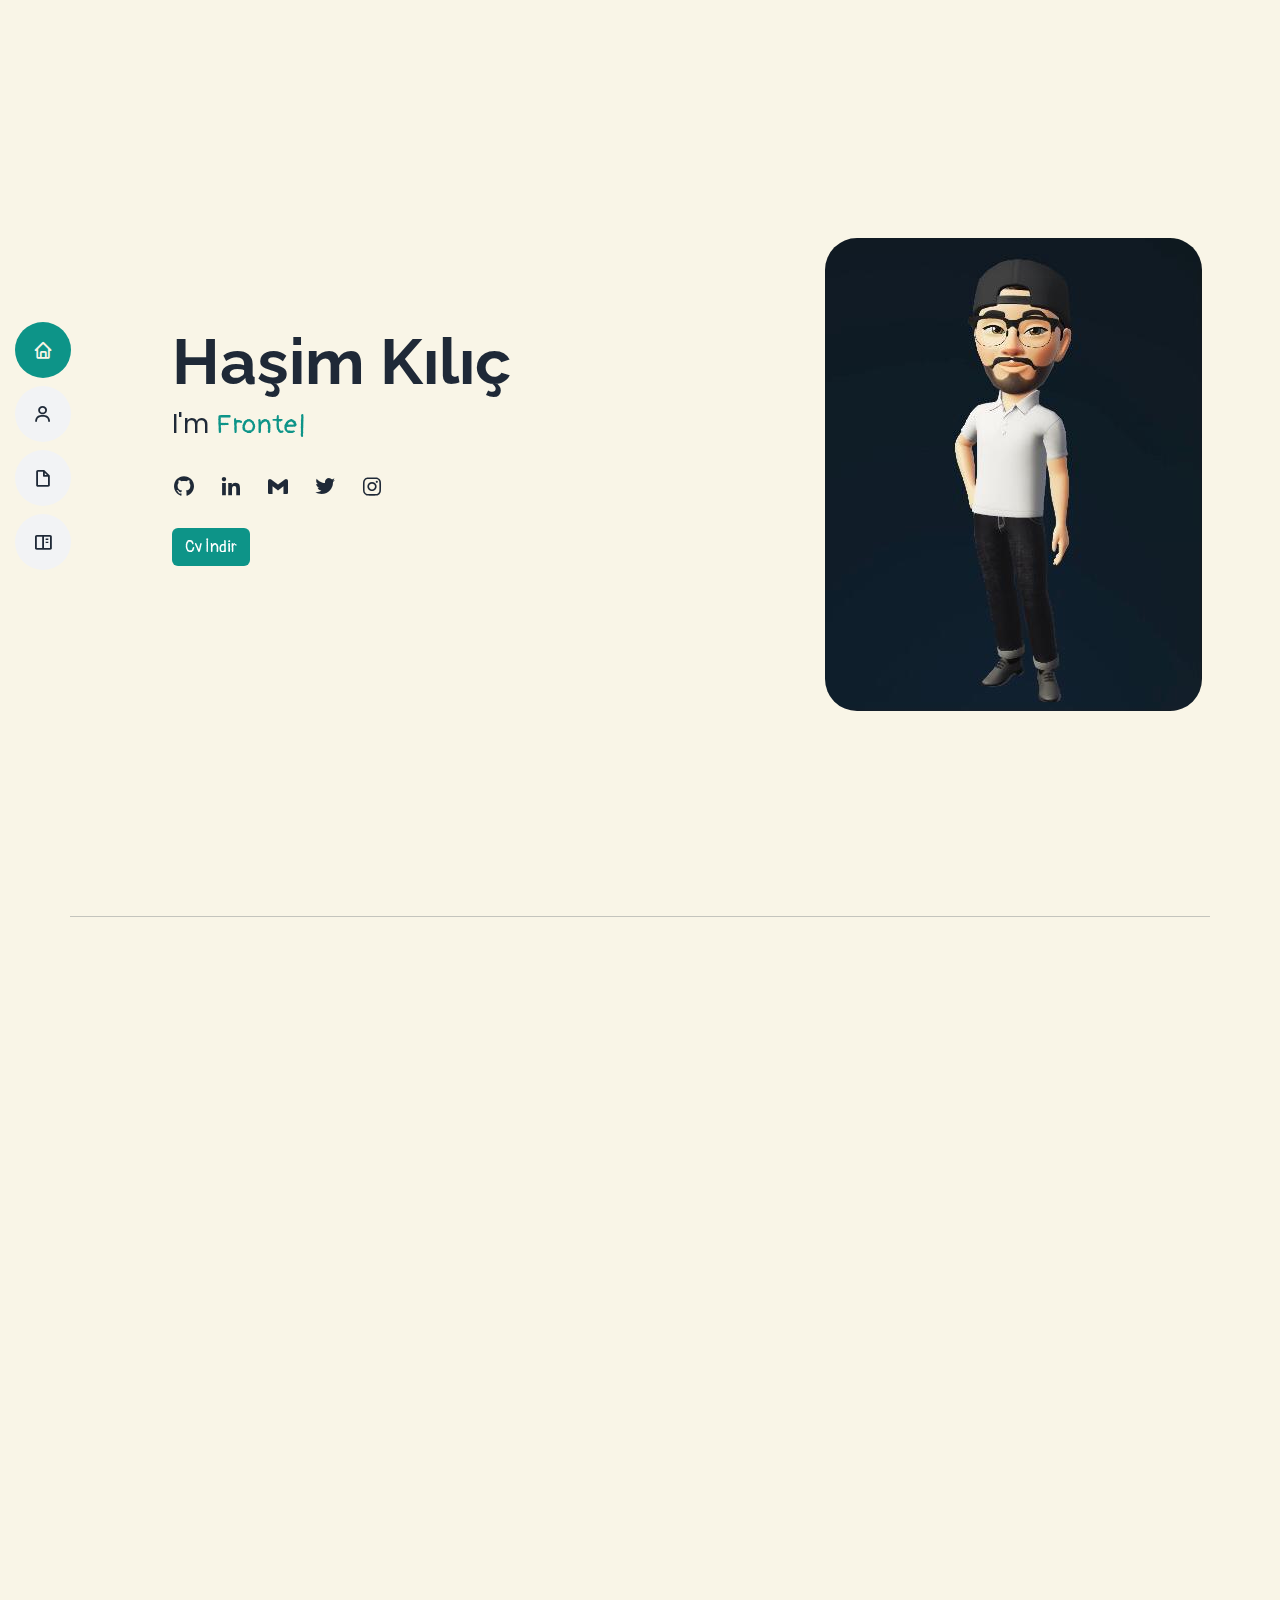
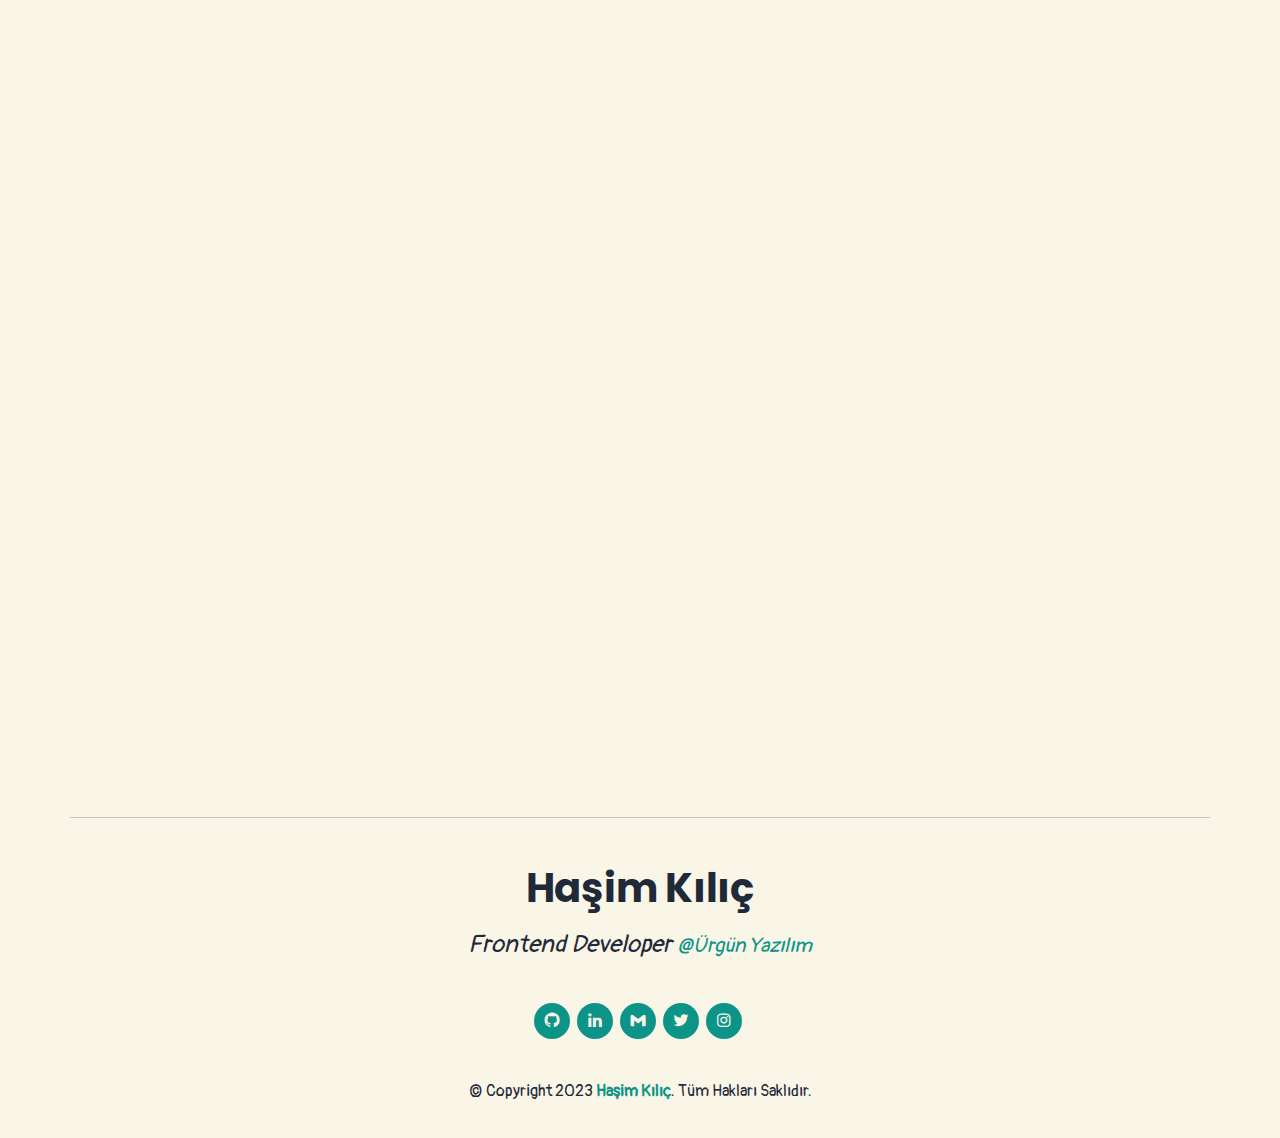
==== index.html @ 44bcb107 "add files" ====
<!DOCTYPE html>
<html lang="tr">
  <head>
    <meta charset="utf-8" />
    <meta content="width=device-width, initial-scale=1.0" name="viewport" />

    <title>HaşimK | Portfolio</title>
    <meta
      content="Haşim Kılıç, Türkiye merkezli bir Frontend Developer ve UI/UX Designer'dır. Web tasarımı ve frontend geliştirme konularında uzmanlaşmıştır. Portfolyosunu inceleyin ve benimle iletişime geçin."
      name="description"
    />
    <meta
      content="hasimkilic,HaşimK,Frontend,Developer,Website,Design,Tasarım,Haşim,Kılıç,Web Tasarım,Frontend Geliştirme"
      name="keywords"
    />

    <!-- Favicons -->
    <link href="assets/img/HaşimkLogo.png" rel="icon" type="image/png"/>
    <link href="assets/img/HaşimkLogo.png" rel="icon" />

    <!-- Google Fonts -->
    <link
      href="https://fonts.googleapis.com/css?family=Open+Sans:300,300i,400,400i,600,600i,700,700i|Raleway:300,300i,400,400i,500,500i,600,600i,700,700i|Poppins:300,300i,400,400i,500,500i,600,600i,700,700i"
      rel="stylesheet"
    />

    <!-- Vendor CSS Files -->
    <link href="assets/vendor/aos/aos.css" rel="stylesheet" />
    <link
      href="assets/vendor/bootstrap/css/bootstrap.min.css"
      rel="stylesheet"
    />
    <link
      href="assets/vendor/bootstrap-icons/bootstrap-icons.css"
      rel="stylesheet"
    />
    <link href="assets/vendor/boxicons/css/boxicons.min.css" rel="stylesheet" />
    <link
      href="assets/vendor/glightbox/css/glightbox.min.css"
      rel="stylesheet"
    />
    <link href="assets/vendor/swiper/swiper-bundle.min.css" rel="stylesheet" />

    <!-- Template Main CSS File -->
    <link href="assets/css/style.css" rel="stylesheet" />
    <script>
      const cvDownload = () => {
        window.location.href =
          "https://drive.google.com/file/d/1HZxpoMQmI4zztq9u8wt6u7sNHy547LiO/view?usp=share_link";
      };
    </script>
  </head>

  <body>
    <!-- ======= Mobile nav toggle button ======= -->
    <!-- <button type="button" class="mobile-nav-toggle d-xl-none"><i class="bi bi-list mobile-nav-toggle"></i></button> -->
    <i class="bi bi-list mobile-nav-toggle d-lg-none"></i>
    <!-- ======= Header ======= -->
    <header id="header" class="d-flex flex-column justify-content-center">
      <nav id="navbar" class="navbar nav-menu">
        <ul>
          <li>
            <a href="#hero" class="nav-link scrollto active"
              ><i class="bx bx-home"></i> <span>Anasayfa</span></a
            >
          </li>
          <li>
            <a href="#about" class="nav-link scrollto"
              ><i class="bx bx-user"></i> <span>Hakkımda</span></a
            >
          </li>
          <li>
            <a href="#skills" class="nav-link scrollto"
              ><i class="bx bx-file-blank"></i> <span>Yetenekler</span></a
            >
          </li>
          <li>
            <a href="#portfolio" class="nav-link scrollto"
              ><i class="bx bx-book-content"></i> <span>Projeler</span></a
            >
          </li>
        </ul>
      </nav>
      <!-- .nav-menu -->
    </header>
    <!-- End Header -->

    <!-- ======= Hero Section ======= -->
    <section id="hero" class="d-flex flex-column justify-content-center">
      <div class="container" data-aos="zoom-in" data-aos-delay="100">
        <div class="row d-flex justify-content-center align-items-center">
          <div class="col-12 col-lg-7">
            <h1>Haşim Kılıç</h1>
            <p>
              I'm
              <span
                class="typed"
                data-typed-items="Frontend Developer,Web Designer"
              ></span>
            </p>
            <div class="social-links">
              <a href="https://github.com/hasimkilic" class="github" target="_blank"
                ><i class="bx bxl-github"></i
              ></a>
              <a
                href="https://www.linkedin.com/in/hasimkilic/"
                class="linkedin"
                target="_blank"
                ><i class="bx bxl-linkedin"></i
              ></a>
              <a
                href="mailto:hasimkilic.dev@gmail.com"
                class="google-plus"
                target="_blank"
                ><i class="bx bxl-gmail"></i
              ></a>
              <a
                href="https://mobile.twitter.com/hhasimkk"
                class="twitter"
                target="_blank"
                ><i class="bx bxl-twitter"></i
              ></a>
              <a
                href="https://www.instagram.com/hhasimkk/"
                class="instagram"
                target="_blank"
                ><i class="bx bxl-instagram"></i
              ></a>
            </div>
            <button
              onclick="cvDownload()"
              type="submit"
              class="btn mt-4 cv"
              style="background-color: #0D9488; color: #fff;"
            >
              Cv İndir
            </button>
          </div>
          <div class="col-12 col-lg-5 mx-auto mt-5">
            <img class="rounded-5" src="./assets/img/Haşim İnstaAvatar.jpeg" alt="avatar">
          </div>
        </div>
      </div>
    </section>
    <!-- End Hero -->
    <hr class="container">
    <main id="main">
      <!-- ======= About Section ======= -->
      <section id="about" class="about">
        <div class="container" data-aos="fade-up">
          <div class="section-title">
            <h2>Hakkımda</h2>
            <p>
              Severek ve keyifle öğrenmeye devam ettiğim Front End Development
              alanında kendimi geliştirmekte ve bu alanda uzmanlaşmak için
              çalışmaktayım. Web alanında tasarım ve ön yüz kodlamasını
              yapıyorum.
            </p>
          </div>

          <div class="row">
            <div class="col-lg-4">
              <img src="assets/img/hasimk-avatar.png" class="img-fluid" alt="avatar" />
            </div>
            <div class="col-lg-8 pt-4 pt-lg-0 content">
              <h3 style="color: #293241;">Frontend Developer &amp; Web Designer</h3>
              <p class="fst-italic">
                Şu an bu pozisyonda
                <a href="https://urgun.com.tr" target="_blank">Ürgün Yazılım</a
                >'da çalışıyorum.
              </p>
              <div class="row">
                <div class="col-lg-6">
                  <ul>
                    <li>
                      <i class="bi bi-chevron-right"></i>
                      <strong>Website:</strong> <span><a href="/" class="text-decoration-underline">hasimkilicdev.vercel.app</a></span>
                    </li>
                    <li>
                      <i class="bi bi-chevron-right"></i>
                      <strong>E-posta: </strong>
                      <span>hasimkilic.dev@gmail.com</span>
                    </li>
                    <li>
                      <i class="bi bi-chevron-right"></i>
                      <strong>Şehir:</strong> <span>Kayseri / Trabzon</span>
                    </li>
                  </ul>
                </div>
                <div class="col-lg-6">
                  <ul>
                    <li>
                      <i class="bi bi-chevron-right"></i>
                      <strong>Öğrenim:</strong> <span>Karadeniz Teknik Üniversitesi / YBS</span>
                    </li>
                    <li>
                      <i class="bi bi-chevron-right"></i>
                      <strong>Serbest İş:</strong> <span>Uygun</span>
                    </li>
                  </ul>
                </div>
              </div>
              <p class="mt-3">
                Kendimi geliştirdiğim bir diğer konuda; özellikle renklere,
                renklerin uyumuna, rengin insanlarda uyandırdığı duygu ve
                duygulara inanıyorum. Bir diğer konu ise bu renklerin uyumunun
                yanında kullanıcı deneyimine önem vererek tasarımlar
                yapmaktayım,kullanıcının uygulamayı rahat bir şekilde
                kullanabilmesi ve aradığını çok hızlı bir şekilde bulabilmesi
                amaçlanmaktadır. <br />
              </p>
              <span class="mt-3"
                >Ben bu işi zevkle ve keyifle öğreniyorum ve bu zevkin hiç
                biteceğini düşünmüyorum. Bu şekilde devam ederek bu alanda
                yüksek yerlere gelmeyi, önemli projelerde yer almayı ve onlara
                katkı sağlamayı hedefliyorum.</span
              >
            </div>
          </div>
        </div>
      </section>
      <!-- End About Section -->

      <!-- ======= Skills Section ======= -->
      <section id="skills" class="skills section-bg">
        <div class="container" data-aos="fade-up">
          <div class="section-title">
            <h2>Yetenekler</h2>
            <p>Uğraştığım ve kullandığım teknolojiler ;</p>
          </div>

          <div class="row skills-content">
            <div class="col-lg-6">
              <div class="progress">
                <span class="skill">HTML <i class="val">100%</i></span>
                <div class="progress-bar-wrap ">
                  <div
                    class="progress-bar"
                    role="progressbar"
                    aria-valuenow="100"
                    aria-valuemin="0"
                    aria-valuemax="100"
                  ></div>
                </div>
              </div>

              <div class="progress">
                <span class="skill"
                  >CSS + TailwindCss + Scss + Bootstrap<i class="val"
                    >100%</i
                  ></span
                >
                <div class="progress-bar-wrap">
                  <div
                    class="progress-bar"
                    role="progressbar"
                    aria-valuenow="100"
                    aria-valuemin="0"
                    aria-valuemax="100"
                  ></div>
                </div>
              </div>

              <div class="progress">
                <span class="skill">JavaScript <i class="val">70%</i></span>
                <div class="progress-bar-wrap bg-white">
                  <div
                    class="progress-bar"
                    role="progressbar"
                    aria-valuenow="70"
                    aria-valuemin="0"
                    aria-valuemax="100"
                  ></div>
                </div>
              </div>
            </div>

            <div class="col-lg-6">
              <div class="progress">
                <span class="skill">Vue3 <i class="val">30%</i></span>
                <div class="progress-bar-wrap bg-white">
                  <div
                    class="progress-bar"
                    role="progressbar"
                    aria-valuenow="30"
                    aria-valuemin="0"
                    aria-valuemax="100"
                  ></div>
                </div>
              </div>

              <div class="progress">
                <span class="skill">React <i class="val">70%</i></span>
                <div class="progress-bar-wrap bg-white">
                  <div
                    class="progress-bar"
                    role="progressbar"
                    aria-valuenow="70"
                    aria-valuemin="0"
                    aria-valuemax="100"
                  ></div>
                </div>
              </div>

              <div class="progress">
                <span class="skill">Figma<i class="val">75%</i></span>
                <div class="progress-bar-wrap bg-white">
                  <div
                    class="progress-bar"
                    role="progressbar"
                    aria-valuenow="75"
                    aria-valuemin="0"
                    aria-valuemax="100"
                  ></div>
                </div>
              </div>
            </div>
            <div class="col-lg-6">
              <div class="progress">
                <span class="skill">Python <i class="val">40%</i></span>
                <div class="progress-bar-wrap bg-white">
                  <div
                    class="progress-bar"
                    role="progressbar"
                    aria-valuenow="40"
                    aria-valuemin="0"
                    aria-valuemax="100"
                  ></div>
                </div>
              </div>

              <div class="progress">
                <span class="skill">C# <i class="val">30%</i></span>
                <div class="progress-bar-wrap bg-white">
                  <div
                    class="progress-bar"
                    role="progressbar"
                    aria-valuenow="30"
                    aria-valuemin="0"
                    aria-valuemax="100"
                  ></div>
                </div>
              </div>
            </div>
            <div class="col-lg-6">
              <div class="progress">
                <span class="skill">Sql <i class="val">40%</i></span>
                <div class="progress-bar-wrap bg-white">
                  <div
                    class="progress-bar"
                    role="progressbar"
                    aria-valuenow="40"
                    aria-valuemin="0"
                    aria-valuemax="100"
                  ></div>
                </div>
              </div>
            </div>
          </div>
        </div>
      </section>
      <!-- End Skills Section -->

      <!-- ======= Portfolio Section ======= -->
      <section id="portfolio" class="portfolio section-bg">
        <div class="container" data-aos="fade-up">
          <div class="section-title">
            <h2>Projeler</h2>
            <p>
              Bu bölümde yaptığım projelere ulaşmak için <a href="https://github.com/hasimkilic" target="_blank">Haşim Kılıç Projeler</a> adlı linke tıklayarak kaynak kodları ve projelere ulaşarak daha detaylı inceleyebilirsiniz.
            </p>
          </div>

          <!-- <div class="row">
            <div
              class="col-lg-12 d-flex justify-content-center"
              data-aos="fade-up"
              data-aos-delay="100"
            >
              <ul id="portfolio-flters">
                <li data-filter="*" class="filter-active">Tümü</li>
                <li data-filter=".filter-ecommerce">E-Ticaret</li>
                <li data-filter=".filter-person">Küçük Projeler</li>
                <li data-filter=".filter-minshop">İşletmeler için</li>
              </ul>
            </div>
          </div> -->

          <!-- <div
            class="row portfolio-container"
            data-aos="fade-up"
            data-aos-delay="200"
          >
            <div class="col-lg-4 col-md-6 portfolio-item filter-ecommerce">
              <div class="portfolio-wrap">
                <img
                  src="assets/img/projects-img/HomePageLinkedin.png"
                  class="card-img-bottom"
                  alt="e-commerce"
                />
                <div class="portfolio-info">
                  <h4>E-Ticaret Sitesi Özel Tasarım</h4>
                  <p>E-Ticaret</p>
                  <div class="portfolio-links">
                    <a
                      href="assets/img/projects-img/HomePageLinkedin.png"
                      data-gallery="portfolioGallery"
                      class="portfolio-lightbox"
                      title="E-Ticaret"
                      ><i class="bx bx-plus"></i
                    ></a>
                    <a
                      href="portfolio-details.html"
                      class="portfolio-details-lightbox"
                      data-glightbox="type: external"
                      title="Portfolio Details"
                      ><i class="bx bx-link"></i
                    ></a>
                  </div>
                </div>
              </div>
            </div>

            <div class="col-lg-4 col-md-6 portfolio-item filter-web">
              <div class="portfolio-wrap">
                <img
                  src="assets/img/portfolio/portfolio-2.jpg"
                  class="img-fluid"
                  alt=""
                />
                <div class="portfolio-info">
                  <h4>Web 3</h4>
                  <p>Web</p>
                  <div class="portfolio-links">
                    <a
                      href="assets/img/portfolio/portfolio-2.jpg"
                      data-gallery="portfolioGallery"
                      class="portfolio-lightbox"
                      title="Web 3"
                      ><i class="bx bx-plus"></i
                    ></a>
                    <a
                      href="portfolio-details.html"
                      class="portfolio-details-lightbox"
                      data-glightbox="type: external"
                      title="Portfolio Details"
                      ><i class="bx bx-link"></i
                    ></a>
                  </div>
                </div>
              </div>
            </div>

            <div class="col-lg-4 col-md-6 portfolio-item filter-app">
              <div class="portfolio-wrap">
                <img
                  src="assets/img/portfolio/portfolio-3.jpg"
                  class="img-fluid"
                  alt=""
                />
                <div class="portfolio-info">
                  <h4>App 2</h4>
                  <p>App</p>
                  <div class="portfolio-links">
                    <a
                      href="assets/img/portfolio/portfolio-3.jpg"
                      data-gallery="portfolioGallery"
                      class="portfolio-lightbox"
                      title="App 2"
                      ><i class="bx bx-plus"></i
                    ></a>
                    <a
                      href="portfolio-details.html"
                      class="portfolio-details-lightbox"
                      data-glightbox="type: external"
                      title="Portfolio Details"
                      ><i class="bx bx-link"></i
                    ></a>
                  </div>
                </div>
              </div>
            </div>

            <div class="col-lg-4 col-md-6 portfolio-item filter-card">
              <div class="portfolio-wrap">
                <img
                  src="assets/img/portfolio/portfolio-4.jpg"
                  class="img-fluid"
                  alt=""
                />
                <div class="portfolio-info">
                  <h4>Card 2</h4>
                  <p>Card</p>
                  <div class="portfolio-links">
                    <a
                      href="assets/img/portfolio/portfolio-4.jpg"
                      data-gallery="portfolioGallery"
                      class="portfolio-lightbox"
                      title="Card 2"
                      ><i class="bx bx-plus"></i
                    ></a>
                    <a
                      href="portfolio-details.html"
                      class="portfolio-details-lightbox"
                      data-glightbox="type: external"
                      title="Portfolio Details"
                      ><i class="bx bx-link"></i
                    ></a>
                  </div>
                </div>
              </div>
            </div>

            <div class="col-lg-4 col-md-6 portfolio-item filter-web">
              <div class="portfolio-wrap">
                <img
                  src="assets/img/portfolio/portfolio-5.jpg"
                  class="img-fluid"
                  alt=""
                />
                <div class="portfolio-info">
                  <h4>Web 2</h4>
                  <p>Web</p>
                  <div class="portfolio-links">
                    <a
                      href="assets/img/portfolio/portfolio-5.jpg"
                      data-gallery="portfolioGallery"
                      class="portfolio-lightbox"
                      title="Web 2"
                      ><i class="bx bx-plus"></i
                    ></a>
                    <a
                      href="portfolio-details.html"
                      class="portfolio-details-lightbox"
                      data-glightbox="type: external"
                      title="Portfolio Details"
                      ><i class="bx bx-link"></i
                    ></a>
                  </div>
                </div>
              </div>
            </div>

            <div class="col-lg-4 col-md-6 portfolio-item filter-app">
              <div class="portfolio-wrap">
                <img
                  src="assets/img/portfolio/portfolio-6.jpg"
                  class="img-fluid"
                  alt=""
                />
                <div class="portfolio-info">
                  <h4>App 3</h4>
                  <p>App</p>
                  <div class="portfolio-links">
                    <a
                      href="assets/img/portfolio/portfolio-6.jpg"
                      data-gallery="portfolioGallery"
                      class="portfolio-lightbox"
                      title="App 3"
                      ><i class="bx bx-plus"></i
                    ></a>
                    <a
                      href="portfolio-details.html"
                      class="portfolio-details-lightbox"
                      data-glightbox="type: external"
                      title="Portfolio Details"
                      ><i class="bx bx-link"></i
                    ></a>
                  </div>
                </div>
              </div>
            </div>

            <div class="col-lg-4 col-md-6 portfolio-item filter-card">
              <div class="portfolio-wrap">
                <img
                  src="assets/img/portfolio/portfolio-7.jpg"
                  class="img-fluid"
                  alt=""
                />
                <div class="portfolio-info">
                  <h4>Card 1</h4>
                  <p>Card</p>
                  <div class="portfolio-links">
                    <a
                      href="assets/img/portfolio/portfolio-7.jpg"
                      data-gallery="portfolioGallery"
                      class="portfolio-lightbox"
                      title="Card 1"
                      ><i class="bx bx-plus"></i
                    ></a>
                    <a
                      href="portfolio-details.html"
                      class="portfolio-details-lightbox"
                      data-glightbox="type: external"
                      title="Portfolio Details"
                      ><i class="bx bx-link"></i
                    ></a>
                  </div>
                </div>
              </div>
            </div>

            <div class="col-lg-4 col-md-6 portfolio-item filter-card">
              <div class="portfolio-wrap">
                <img
                  src="assets/img/portfolio/portfolio-8.jpg"
                  class="img-fluid"
                  alt=""
                />
                <div class="portfolio-info">
                  <h4>Card 3</h4>
                  <p>Card</p>
                  <div class="portfolio-links">
                    <a
                      href="assets/img/portfolio/portfolio-8.jpg"
                      data-gallery="portfolioGallery"
                      class="portfolio-lightbox"
                      title="Card 3"
                      ><i class="bx bx-plus"></i
                    ></a>
                    <a
                      href="portfolio-details.html"
                      class="portfolio-details-lightbox"
                      data-glightbox="type: external"
                      title="Portfolio Details"
                      ><i class="bx bx-link"></i
                    ></a>
                  </div>
                </div>
              </div>
            </div>

            <div class="col-lg-4 col-md-6 portfolio-item filter-web">
              <div class="portfolio-wrap">
                <img
                  src="assets/img/portfolio/portfolio-9.jpg"
                  class="img-fluid"
                  alt=""
                />
                <div class="portfolio-info">
                  <h4>Web 3</h4>
                  <p>Web</p>
                  <div class="portfolio-links">
                    <a
                      href="assets/img/portfolio/portfolio-9.jpg"
                      data-gallery="portfolioGallery"
                      class="portfolio-lightbox"
                      title="Web 3"
                      ><i class="bx bx-plus"></i
                    ></a>
                    <a
                      href="portfolio-details.html"
                      class="portfolio-details-lightbox"
                      data-glightbox="type: external"
                      title="Portfolio Details"
                      ><i class="bx bx-link"></i
                    ></a>
                  </div>
                </div>
              </div>
            </div>
          </div> -->
        </div>
      </section>
      <!-- End Portfolio Section -->
    </main>
    <!-- End #main -->
    <hr class="container">
    <!-- ======= Footer ======= -->
    <footer id="footer">
      <div class="container">
        <h3 class="fs-1">Haşim Kılıç</h3>
        <p>
          <span class="fs-4">Frontend Developer </span
          ><a href="https://urgun.com.tr" target="_blank" class="fs-5">@Ürgün Yazılım</a>
        </p>
        <div class="social-links">
          <a href="https://github.com/hasimkilic" class="github" target="_blank"
            ><i class="bx bxl-github"></i
          ></a>
          <a
            href="https://www.linkedin.com/in/hasimkilic/"
            class="linkedin"
            target="_blank"
            ><i class="bx bxl-linkedin"></i
          ></a>
          <a
            href="mailto:hasimkilic.dev@gmail.com"
            class="google-plus"
            target="_blank"
            ><i class="bx bxl-gmail"></i
          ></a>
          <a
            href="https://mobile.twitter.com/hhasimkk"
            class="twitter"
            target="_blank"
            ><i class="bx bxl-twitter"></i
          ></a>
          <a
            href="https://www.instagram.com/hhasimkk/"
            class="instagram"
            target="_blank"
            ><i class="bx bxl-instagram"></i
          ></a>
        </div>
        <div class="copyright fs-6">
          &copy; Copyright 2023 <strong><span style="color:#0D9488;">Haşim Kılıç</span></strong
          >. Tüm Hakları Saklıdır.
        </div>
      </div>
    </footer>
    <!-- End Footer -->

    <div id="preloader"></div>
    <a
      href="#"
      class="back-to-top d-flex align-items-center justify-content-center"
      ><i class="bi bi-arrow-up-short"></i
    ></a>

    <!-- Vendor JS Files -->
    <script src="assets/vendor/purecounter/purecounter_vanilla.js"></script>
    <script src="assets/vendor/aos/aos.js"></script>
    <script src="assets/vendor/bootstrap/js/bootstrap.bundle.min.js"></script>
    <script src="assets/vendor/glightbox/js/glightbox.min.js"></script>
    <script src="assets/vendor/isotope-layout/isotope.pkgd.min.js"></script>
    <script src="assets/vendor/swiper/swiper-bundle.min.js"></script>
    <script src="assets/vendor/typed.js/typed.min.js"></script>
    <script src="assets/vendor/waypoints/noframework.waypoints.js"></script>
    <script src="assets/vendor/php-email-form/validate.js"></script>

    <!-- Template Main JS File -->
    <script src="assets/js/main.js"></script>
  </body>
</html>
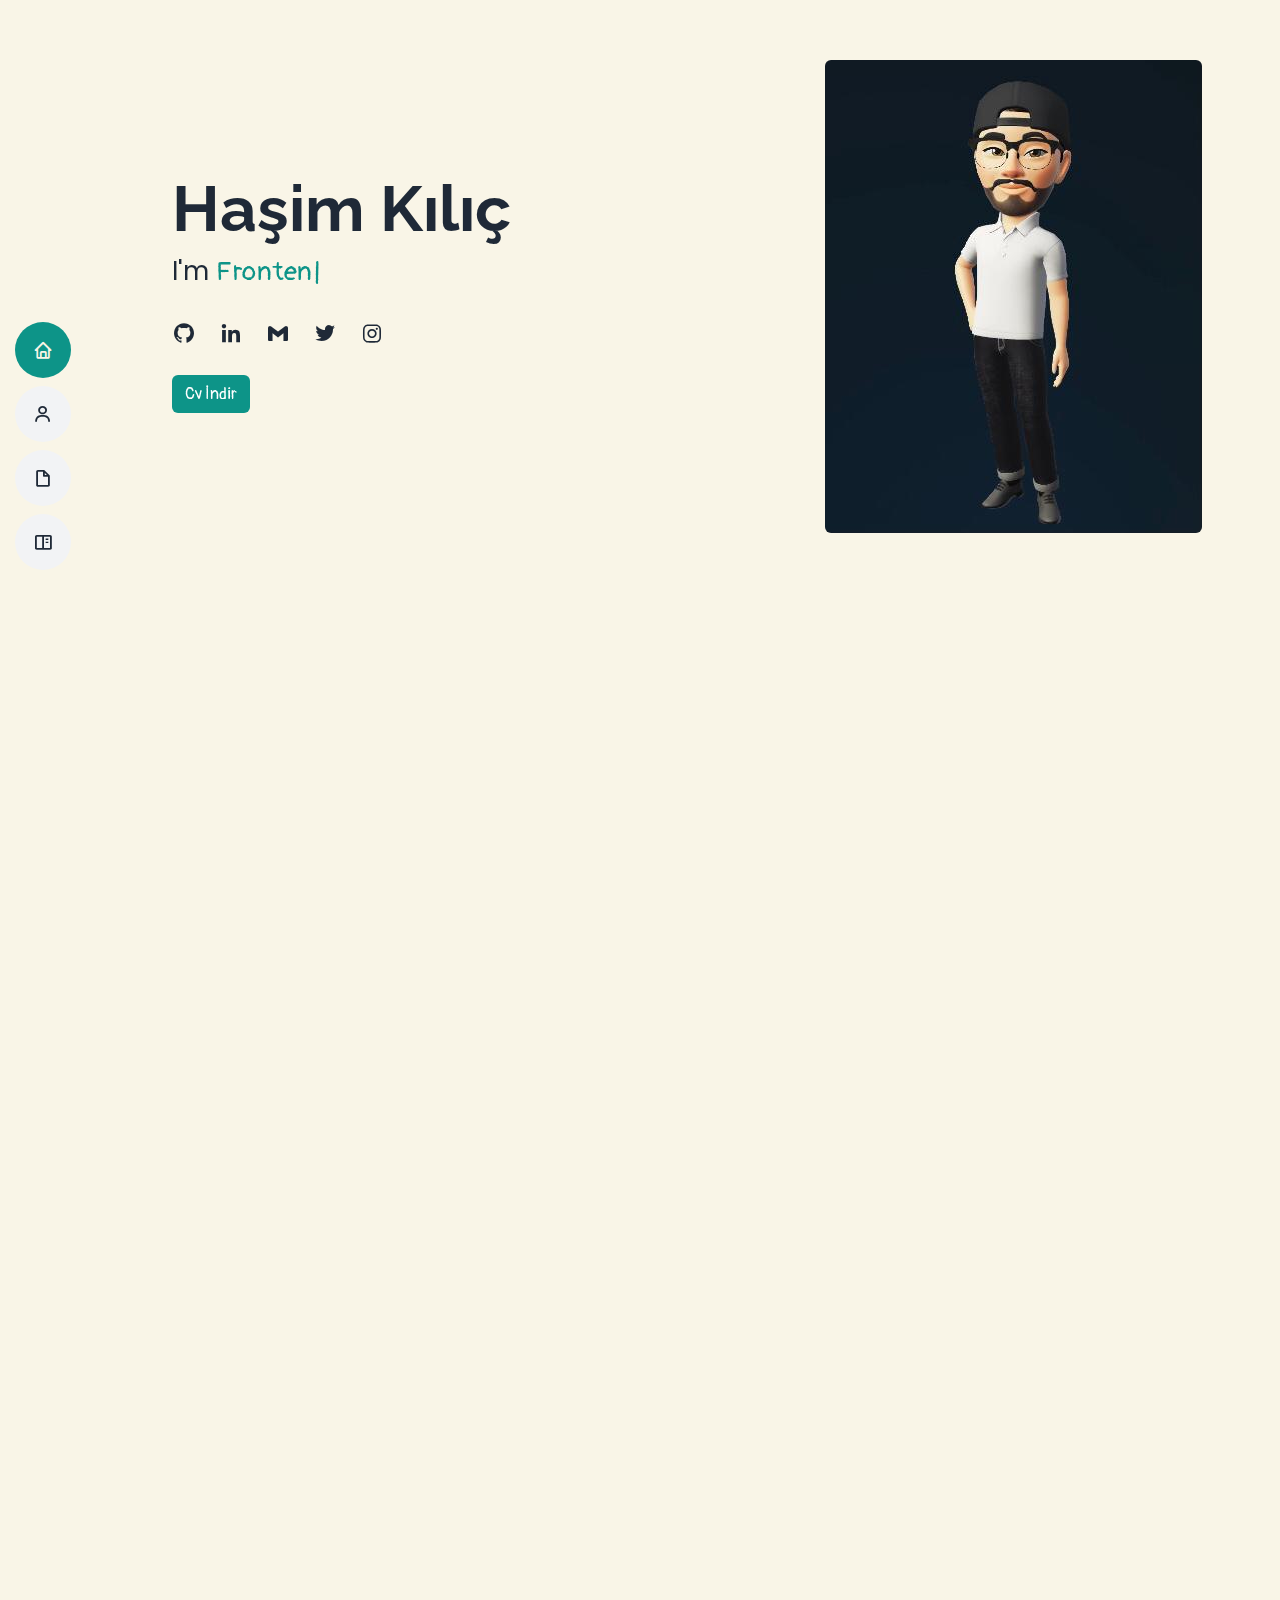
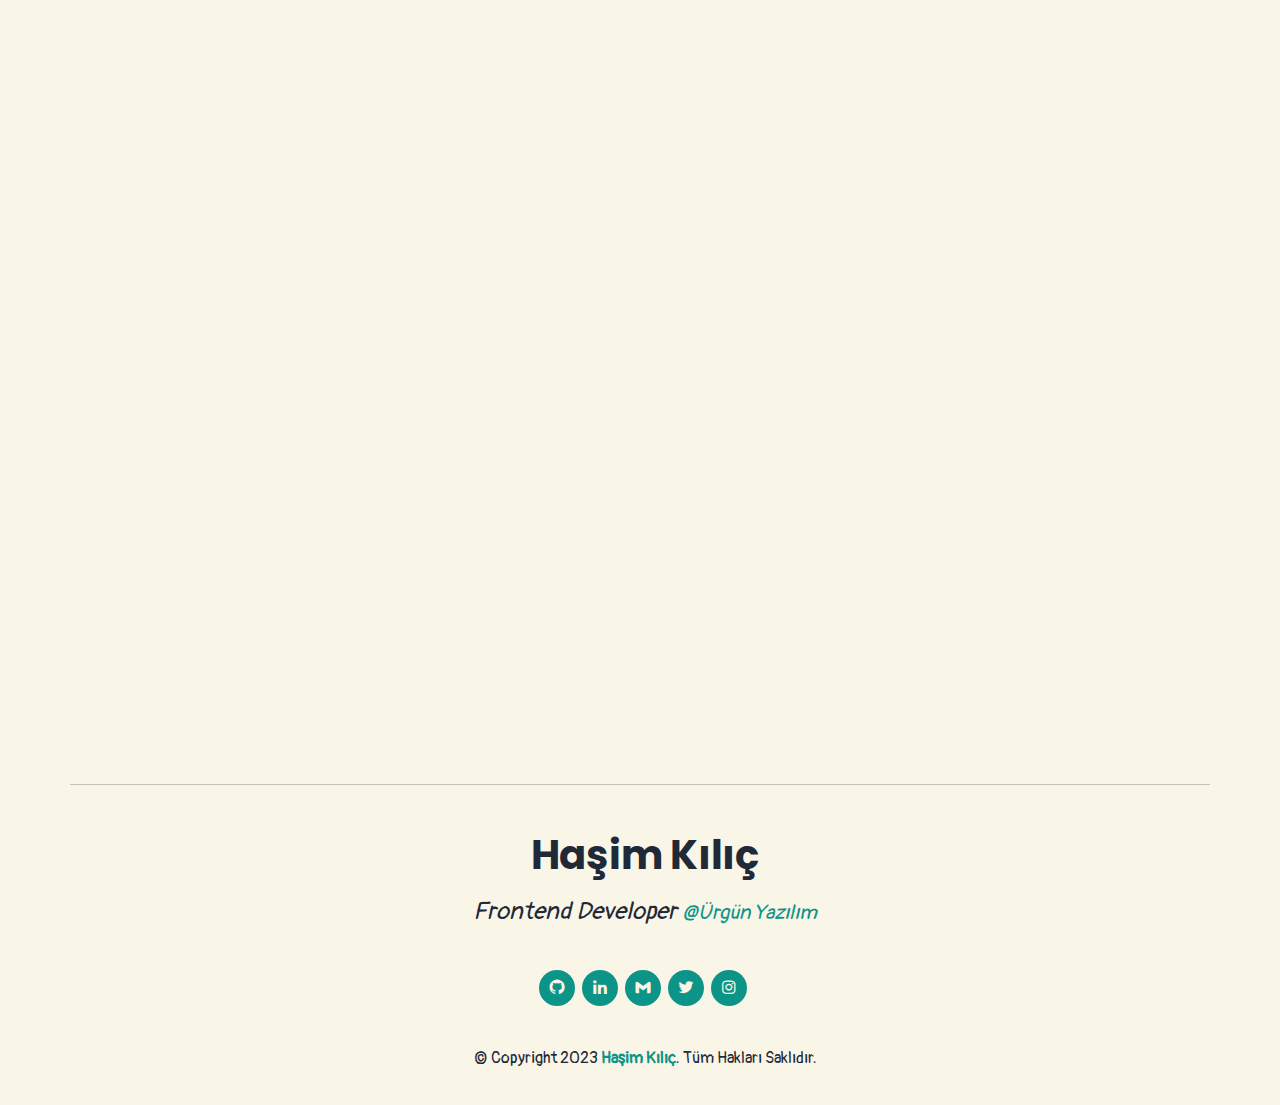
==== commit 94e0b928: "fix" ====
--- a/index.html
+++ b/index.html
@@ -56,7 +56,7 @@
     <!-- <button type="button" class="mobile-nav-toggle d-xl-none"><i class="bi bi-list mobile-nav-toggle"></i></button> -->
     <i class="bi bi-list mobile-nav-toggle d-lg-none"></i>
     <!-- ======= Header ======= -->
-    <header id="header" class="d-flex flex-column justify-content-center">
+    <header id="header" class="d-flex flex-column justify-content-center ">
       <nav id="navbar" class="navbar nav-menu">
         <ul>
           <li>
@@ -75,7 +75,7 @@
             >
           </li>
           <li>
-            <a href="#portfolio" class="nav-link scrollto"
+            <a href="#projects" class="nav-link scrollto"
               ><i class="bx bx-book-content"></i> <span>Projeler</span></a
             >
           </li>
@@ -86,10 +86,10 @@
     <!-- End Header -->
 
     <!-- ======= Hero Section ======= -->
-    <section id="hero" class="d-flex flex-column justify-content-center">
+    <section id="hero" >
       <div class="container" data-aos="zoom-in" data-aos-delay="100">
-        <div class="row d-flex justify-content-center align-items-center">
-          <div class="col-12 col-lg-7">
+        <div class="row d-flex justify-content-center align-items-center first">
+          <div class="col-12 col-md-7">
             <h1>Haşim Kılıç</h1>
             <p>
               I'm
@@ -136,14 +136,14 @@
               Cv İndir
             </button>
           </div>
-          <div class="col-12 col-lg-5 mx-auto mt-5">
-            <img class="rounded-5" src="./assets/img/Haşim İnstaAvatar.jpeg" alt="avatar">
+          <div class="col-12 col-md-5 mt-5 mt-md-0 ">
+            <img class="rounded avatar" src="./assets/img/Haşim İnstaAvatar.jpeg" alt="avatar">
           </div>
         </div>
       </div>
     </section>
     <!-- End Hero -->
-    <hr class="container">
+
     <main id="main">
       <!-- ======= About Section ======= -->
       <section id="about" class="about">
@@ -157,7 +157,6 @@
               yapıyorum.
             </p>
           </div>
-
           <div class="row">
             <div class="col-lg-4">
               <img src="assets/img/hasimk-avatar.png" class="img-fluid" alt="avatar" />
@@ -362,7 +361,7 @@
       <!-- End Skills Section -->
 
       <!-- ======= Portfolio Section ======= -->
-      <section id="portfolio" class="portfolio section-bg">
+      <section id="projects" class="portfolio section-bg">
         <div class="container" data-aos="fade-up">
           <div class="section-title">
             <h2>Projeler</h2>
@@ -668,13 +667,15 @@
     <!-- End #main -->
     <hr class="container">
     <!-- ======= Footer ======= -->
-    <footer id="footer">
+    <footer id="footer" class="container">
       <div class="container">
-        <h3 class="fs-1">Haşim Kılıç</h3>
-        <p>
-          <span class="fs-4">Frontend Developer </span
-          ><a href="https://urgun.com.tr" target="_blank" class="fs-5">@Ürgün Yazılım</a>
-        </p>
+        <div>
+          <h3 class="fs-1">Haşim Kılıç</h3>
+          <p>
+            <span class="fs-4">Frontend Developer </span
+            ><a href="https://urgun.com.tr" target="_blank" class="fs-5">@Ürgün Yazılım</a>
+          </p>
+        </div>
         <div class="social-links">
           <a href="https://github.com/hasimkilic" class="github" target="_blank"
             ><i class="bx bxl-github"></i
--- a/assets/css/style.css
+++ b/assets/css/style.css
@@ -1,9 +1,14 @@
 @import url('https://fonts.googleapis.com/css2?family=Pangolin&display=swap');
-
+*{
+  margin: 0;
+  padding: 0;
+  box-sizing: border-box;
+}
 body {
   font-family: 'Pangolin', cursive;
   color: #293241;
   background-color: #F9F5E7 !important;
+  margin: 0 auto;
 }
 
 /* #0D9488 */
@@ -1143,6 +1148,7 @@
   font-size: 14px;
   text-align: center;
   padding: 30px 0;
+  margin-left: 75px;
 }
 
 #footer h3 {
@@ -1192,4 +1198,10 @@
 
 #footer .credits {
   font-size: 13px;
+}
+@media (max-width:475px){
+  #footer{
+    margin-left: 0;
+    margin-bottom: 70px;
+  }
 }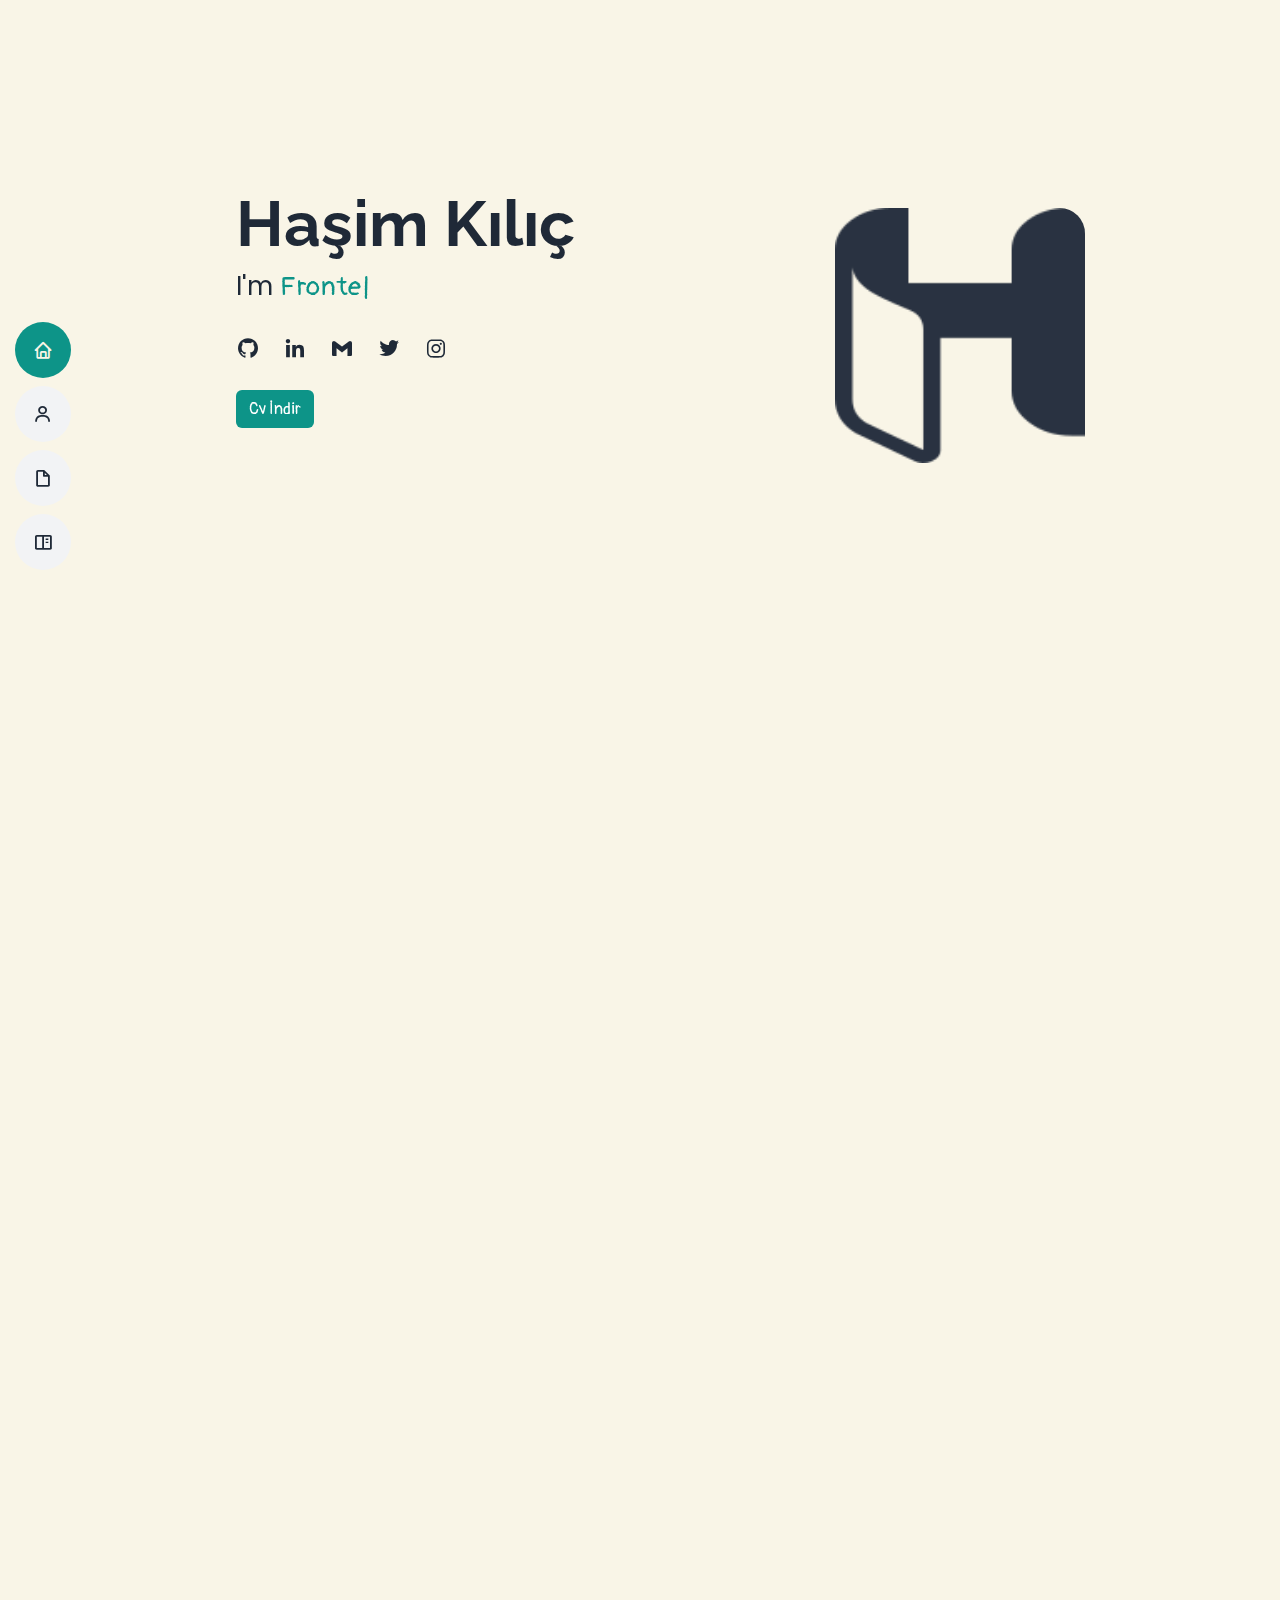
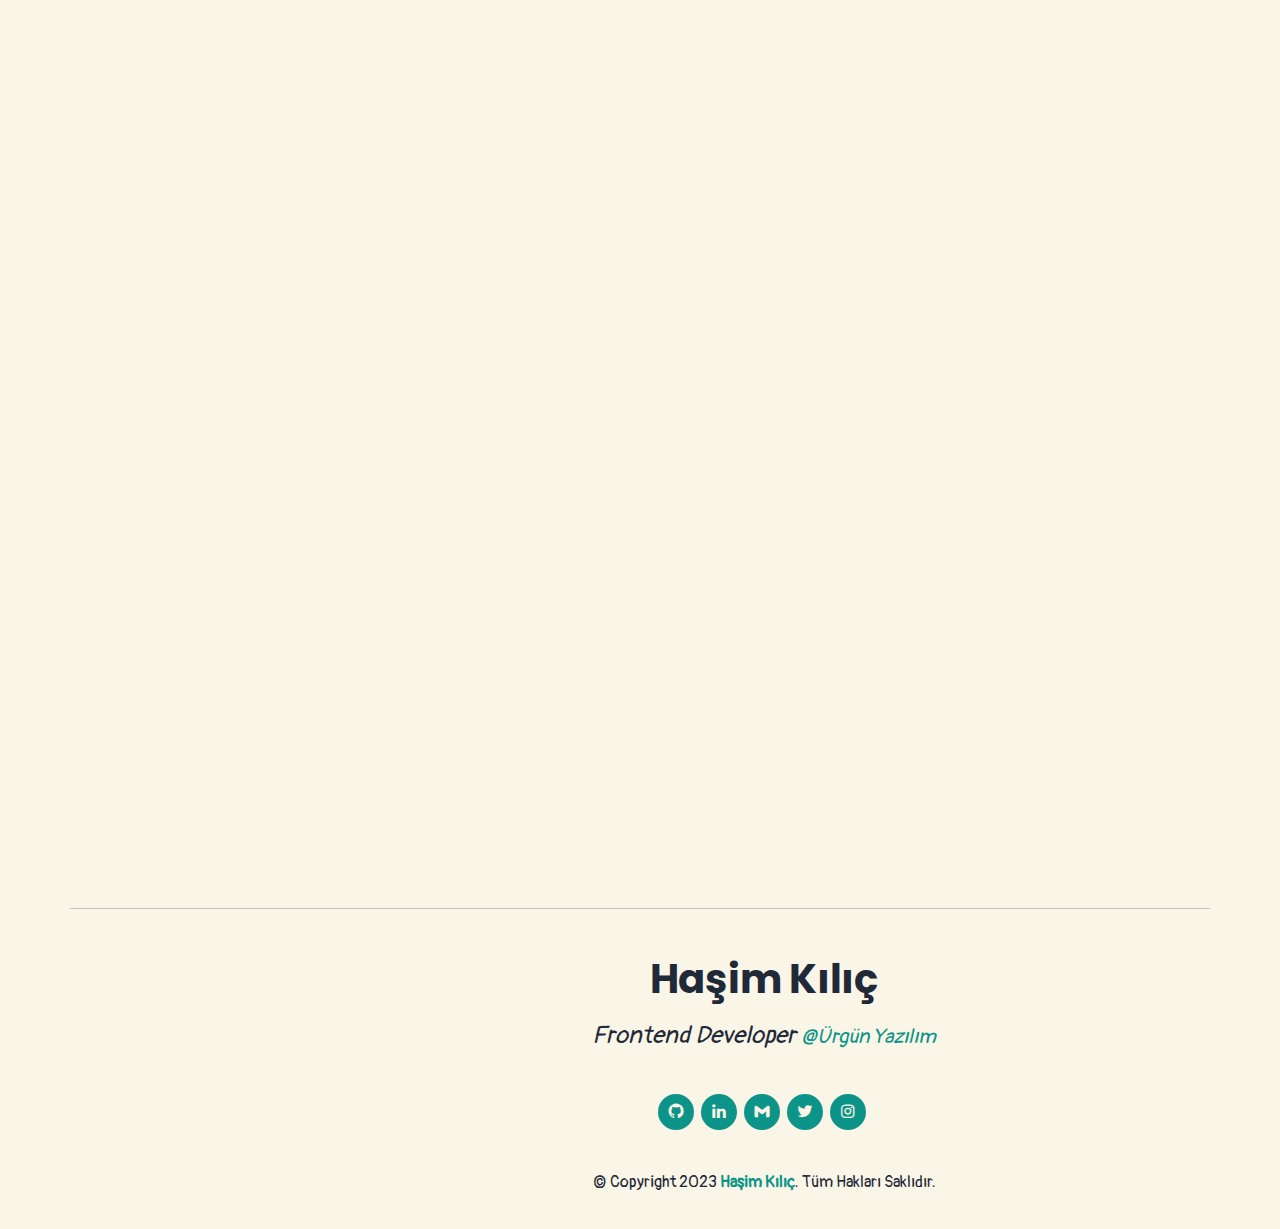
==== commit 507c59c0: "responsive fix" ====
--- a/index.html
+++ b/index.html
@@ -88,8 +88,8 @@
     <!-- ======= Hero Section ======= -->
     <section id="hero" >
       <div class="container" data-aos="zoom-in" data-aos-delay="100">
-        <div class="row d-flex justify-content-center align-items-center first">
-          <div class="col-12 col-md-7">
+        <div class="row d-flex justify-content-center align-items-center">
+          <div class="col-lg-7">
             <h1>Haşim Kılıç</h1>
             <p>
               I'm
@@ -136,8 +136,8 @@
               Cv İndir
             </button>
           </div>
-          <div class="col-12 col-md-5 mt-5 mt-md-0 ">
-            <img class="rounded avatar" src="./assets/img/Haşim İnstaAvatar.jpeg" alt="avatar">
+          <div class="col-lg-5 mt-5 mr-5">
+            <img class=" marg" style="width: 250px; margin-left: 20px;" src="./assets/img/HaşimkLogo.png" alt="avatar">
           </div>
         </div>
       </div>
@@ -225,7 +225,7 @@
         <div class="container" data-aos="fade-up">
           <div class="section-title">
             <h2>Yetenekler</h2>
-            <p>Uğraştığım ve kullandığım teknolojiler ;</p>
+            <p>Aktif olarak yazdığım ve kullandığım teknolojiler ;</p>
           </div>
 
           <div class="row skills-content">
--- a/assets/css/style.css
+++ b/assets/css/style.css
@@ -8,7 +8,9 @@
   font-family: 'Pangolin', cursive;
   color: #293241;
   background-color: #F9F5E7 !important;
+  width: 90%;
   margin: 0 auto;
+
 }
 
 /* #0D9488 */
@@ -277,13 +279,18 @@
   width: 100%;
   height: 100vh;
   background: #F9F5E7;
-  background-size: cover;
+  background-size: contain;
   position: relative;
 }
 
 @media (min-width: 992px) {
   #hero {
     padding-left: 160px;
+  }
+}
+@media (min-width: 768px) {
+  #hero {
+    margin-top: 100px;
   }
 }
 
@@ -501,67 +508,6 @@
   height: 10px;
   transition: 0.9s;
   background-color: #0D9488;
-}
-
-/*--------------------------------------------------------------
-# Resume
---------------------------------------------------------------*/
-.resume .resume-title {
-  font-size: 26px;
-  font-weight: 700;
-  margin-top: 20px;
-  margin-bottom: 20px;
-  color: #1F2937;
-}
-
-.resume .resume-item {
-  padding: 0 0 20px 20px;
-  margin-top: -2px;
-  border-left: 2px solid #0D9488;
-  position: relative;
-}
-
-.resume .resume-item h4 {
-  line-height: 18px;
-  font-size: 18px;
-  font-weight: 600;
-  text-transform: uppercase;
-  font-family: "Poppins", sans-serif;
-  color: #0D9488;
-  margin-bottom: 10px;
-}
-
-.resume .resume-item h5 {
-  font-size: 16px;
-  background: #f7f8f9;
-  padding: 5px 15px;
-  display: inline-block;
-  font-weight: 600;
-  margin-bottom: 10px;
-}
-
-.resume .resume-item ul {
-  padding-left: 20px;
-}
-
-.resume .resume-item ul li {
-  padding-bottom: 10px;
-}
-
-.resume .resume-item:last-child {
-  padding-bottom: 0;
-}
-
-.resume .resume-item::before {
-  content: "";
-  position: absolute;
-  width: 16px;
-  height: 16px;
-  border-radius: 50px;
-  left: -9px;
-  top: 0;
-  background: #F9F5E7;
-  border: 2px solid #0D9488;
 }
 
 /*--------------------------------------------------------------
@@ -722,71 +668,6 @@
 }
 
 /*--------------------------------------------------------------
-# Portfolio Details
---------------------------------------------------------------*/
-.portfolio-details {
-  padding-top: 40px;
-}
-
-.portfolio-details .portfolio-details-slider img {
-  width: 100%;
-}
-
-.portfolio-details .portfolio-details-slider .swiper-pagination {
-  margin-top: 20px;
-  position: relative;
-}
-
-.portfolio-details .portfolio-details-slider .swiper-pagination .swiper-pagination-bullet {
-  width: 12px;
-  height: 12px;
-  background-color: #F9F5E7;
-  opacity: 1;
-  border: 1px solid #0D9488;
-}
-
-.portfolio-details .portfolio-details-slider .swiper-pagination .swiper-pagination-bullet-active {
-  background-color: #0D9488;
-}
-
-.portfolio-details .portfolio-info {
-  padding: 30px;
-  box-shadow: 0px 0 30px rgba(69, 80, 91, 0.08);
-}
-
-.portfolio-details .portfolio-info h3 {
-  font-size: 22px;
-  font-weight: 700;
-  margin-bottom: 20px;
-  padding-bottom: 20px;
-  border-bottom: 1px solid #eee;
-}
-
-.portfolio-details .portfolio-info ul {
-  list-style: none;
-  padding: 0;
-  font-size: 15px;
-}
-
-.portfolio-details .portfolio-info ul li+li {
-  margin-top: 10px;
-}
-
-.portfolio-details .portfolio-description {
-  padding-top: 30px;
-}
-
-.portfolio-details .portfolio-description h2 {
-  font-size: 26px;
-  font-weight: 700;
-  margin-bottom: 20px;
-}
-
-.portfolio-details .portfolio-description p {
-  padding: 0;
-}
-
-/*--------------------------------------------------------------
 # Services
 --------------------------------------------------------------*/
 .services .icon-box {
@@ -920,226 +801,6 @@
 }
 
 /*--------------------------------------------------------------
-# Testimonials
---------------------------------------------------------------*/
-.testimonials .section-header {
-  margin-bottom: 40px;
-}
-
-.testimonials .testimonials-carousel,
-.testimonials .testimonials-slider {
-  overflow: hidden;
-}
-
-.testimonials .testimonial-item {
-  text-align: center;
-}
-
-.testimonials .testimonial-item .testimonial-img {
-  width: 120px;
-  border-radius: 50%;
-  border: 4px solid #F9F5E7;
-  margin: 0 auto;
-}
-
-.testimonials .testimonial-item h3 {
-  font-size: 20px;
-  font-weight: bold;
-  margin: 10px 0 5px 0;
-  color: #111;
-}
-
-.testimonials .testimonial-item h4 {
-  font-size: 14px;
-  color: #999;
-  margin: 0 0 15px 0;
-}
-
-.testimonials .testimonial-item .quote-icon-left,
-.testimonials .testimonial-item .quote-icon-right {
-  color: #90c8fc;
-  font-size: 26px;
-}
-
-.testimonials .testimonial-item .quote-icon-left {
-  display: inline-block;
-  left: -5px;
-  position: relative;
-}
-
-.testimonials .testimonial-item .quote-icon-right {
-  display: inline-block;
-  right: -5px;
-  position: relative;
-  top: 10px;
-}
-
-.testimonials .testimonial-item p {
-  font-style: italic;
-  margin: 0 auto 15px auto;
-}
-
-.testimonials .swiper-pagination {
-  margin-top: 20px;
-  position: relative;
-}
-
-.testimonials .swiper-pagination .swiper-pagination-bullet {
-  width: 12px;
-  height: 12px;
-  background-color: #F9F5E7;
-  opacity: 1;
-  border: 1px solid #0D9488;
-}
-
-.testimonials .swiper-pagination .swiper-pagination-bullet-active {
-  background-color: #0D9488;
-}
-
-@media (min-width: 992px) {
-  .testimonials .testimonial-item p {
-    width: 80%;
-  }
-}
-
-/*--------------------------------------------------------------
-# Contact
---------------------------------------------------------------*/
-.contact .info {
-  width: 100%;
-  background: #F9F5E7;
-}
-
-.contact .info i {
-  font-size: 20px;
-  color: #0D9488;
-  float: left;
-  width: 44px;
-  height: 44px;
-  background: #eef7ff;
-  display: flex;
-  justify-content: center;
-  align-items: center;
-  border-radius: 50px;
-  transition: all 0.3s ease-in-out;
-}
-
-.contact .info h4 {
-  padding: 0 0 0 60px;
-  font-size: 22px;
-  font-weight: 600;
-  margin-bottom: 5px;
-  color: #1F2937;
-}
-
-.contact .info p {
-  padding: 0 0 0 60px;
-  margin-bottom: 0;
-  font-size: 14px;
-  color: #728394;
-}
-
-.contact .info .email,
-.contact .info .phone {
-  margin-top: 40px;
-}
-
-.contact .info .email:hover i,
-.contact .info .address:hover i,
-.contact .info .phone:hover i {
-  background: #0D9488;
-  color: #F9F5E7;
-}
-
-.contact .php-email-form {
-  width: 100%;
-  background: #F9F5E7;
-}
-
-.contact .php-email-form .form-group {
-  padding-bottom: 8px;
-}
-
-.contact .php-email-form .error-message {
-  display: none;
-  color: #F9F5E7;
-  background: #ed3c0d;
-  text-align: left;
-  padding: 15px;
-  font-weight: 600;
-}
-
-.contact .php-email-form .error-message br+br {
-  margin-top: 25px;
-}
-
-.contact .php-email-form .sent-message {
-  display: none;
-  color: #F9F5E7;
-  background: #18d26e;
-  text-align: center;
-  padding: 15px;
-  font-weight: 600;
-}
-
-.contact .php-email-form .loading {
-  display: none;
-  background: #F9F5E7;
-  text-align: center;
-  padding: 15px;
-}
-
-.contact .php-email-form .loading:before {
-  content: "";
-  display: inline-block;
-  border-radius: 50%;
-  width: 24px;
-  height: 24px;
-  margin: 0 10px -6px 0;
-  border: 3px solid #18d26e;
-  border-top-color: #eee;
-  animation: animate-loading 1s linear infinite;
-}
-
-.contact .php-email-form input,
-.contact .php-email-form textarea {
-  border-radius: 4px;
-  box-shadow: none;
-  font-size: 14px;
-}
-
-.contact .php-email-form input {
-  height: 44px;
-}
-
-.contact .php-email-form textarea {
-  padding: 10px 12px;
-}
-
-.contact .php-email-form button[type=submit] {
-  background: #0D9488;
-  border: 0;
-  padding: 10px 35px;
-  color: #F9F5E7;
-  transition: 0.4s;
-  border-radius: 50px;
-}
-
-.contact .php-email-form button[type=submit]:hover {
-  background: #0b867c;
-}
-
-@keyframes animate-loading {
-  0% {
-    transform: rotate(0deg);
-  }
-
-  100% {
-    transform: rotate(360deg);
-  }
-}
-
-/*--------------------------------------------------------------
 # Footer
 --------------------------------------------------------------*/
 #footer {
@@ -1148,7 +809,7 @@
   font-size: 14px;
   text-align: center;
   padding: 30px 0;
-  margin-left: 75px;
+  margin-left: 130px;
 }
 
 #footer h3 {
@@ -1199,9 +860,20 @@
 #footer .credits {
   font-size: 13px;
 }
-@media (max-width:475px){
+.marg{
+  margin-right: 100px;
+  border-radius: 10%;
+}
+@media (max-width:1048px){
   #footer{
-    margin-left: 0;
-    margin-bottom: 70px;
-  }
+    margin-left:97.5px;
+    margin-bottom: 100px;
+  }
+}
+@media (max-width:575px){
+  #footer{
+    margin-left:0;
+    margin-bottom: 95px;
+  }
+
 }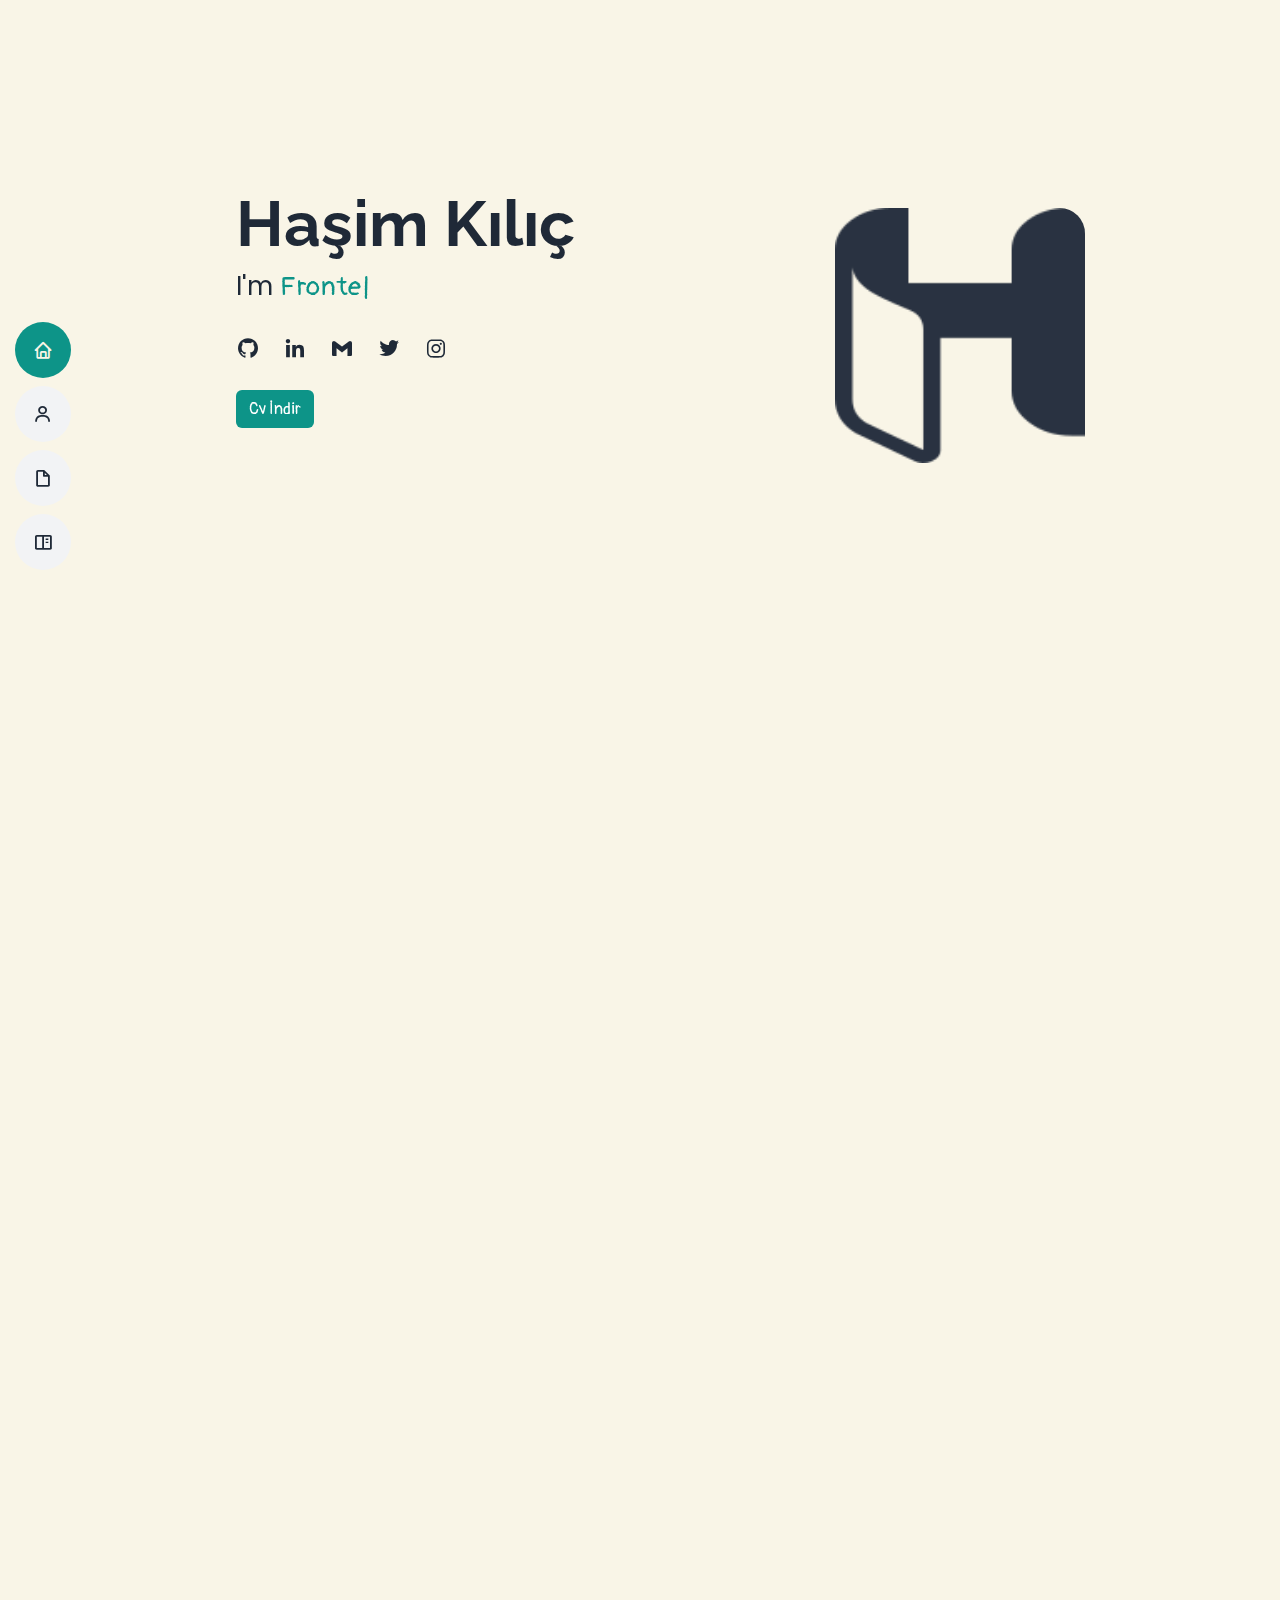
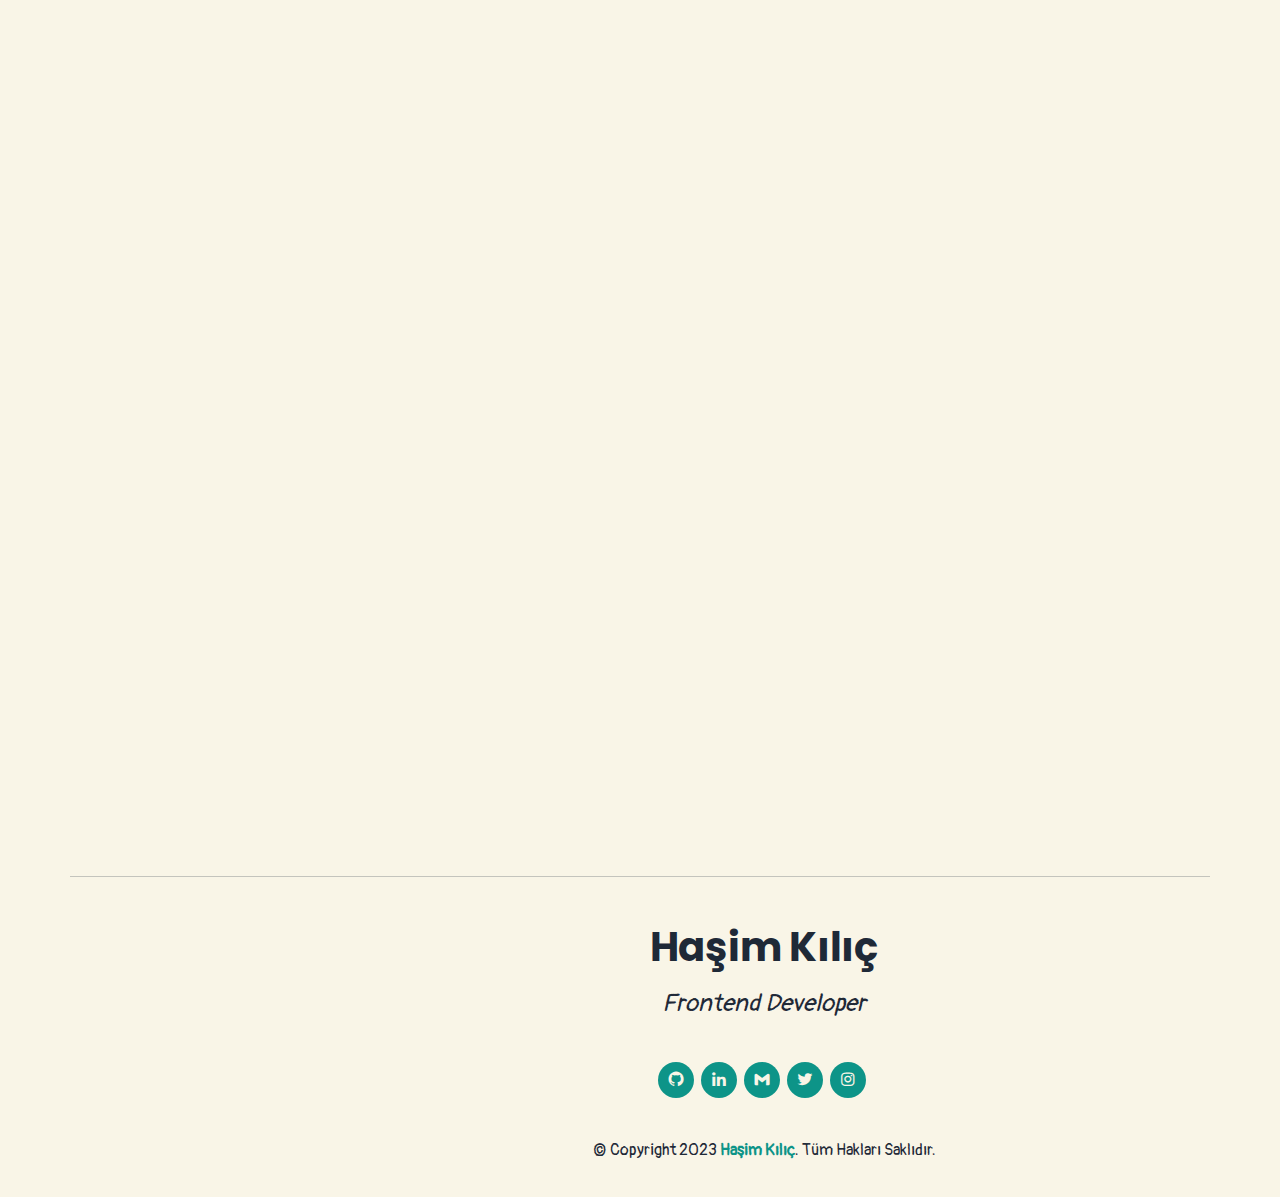
==== commit 449a12c7: "Update index.html" ====
--- a/index.html
+++ b/index.html
@@ -46,7 +46,7 @@
     <script>
       const cvDownload = () => {
         window.location.href =
-          "https://drive.google.com/file/d/1HZxpoMQmI4zztq9u8wt6u7sNHy547LiO/view?usp=share_link";
+          "https://drive.google.com/file/d/1MDpuIjAZ_KIePsvgiDM52FLNQDzm5iUx/view?usp=drive_link";
       };
     </script>
   </head>
@@ -164,10 +164,6 @@
             <div class="col-lg-8 pt-4 pt-lg-0 content">
               <h3 style="color: #293241;">Frontend Developer &amp; Web Designer</h3>
               <p class="fst-italic">
-                Şu an bu pozisyonda
-                <a href="https://urgun.com.tr" target="_blank">Ürgün Yazılım</a
-                >'da çalışıyorum.
-              </p>
               <div class="row">
                 <div class="col-lg-6">
                   <ul>
@@ -673,7 +669,7 @@
           <h3 class="fs-1">Haşim Kılıç</h3>
           <p>
             <span class="fs-4">Frontend Developer </span
-            ><a href="https://urgun.com.tr" target="_blank" class="fs-5">@Ürgün Yazılım</a>
+            >
           </p>
         </div>
         <div class="social-links">
